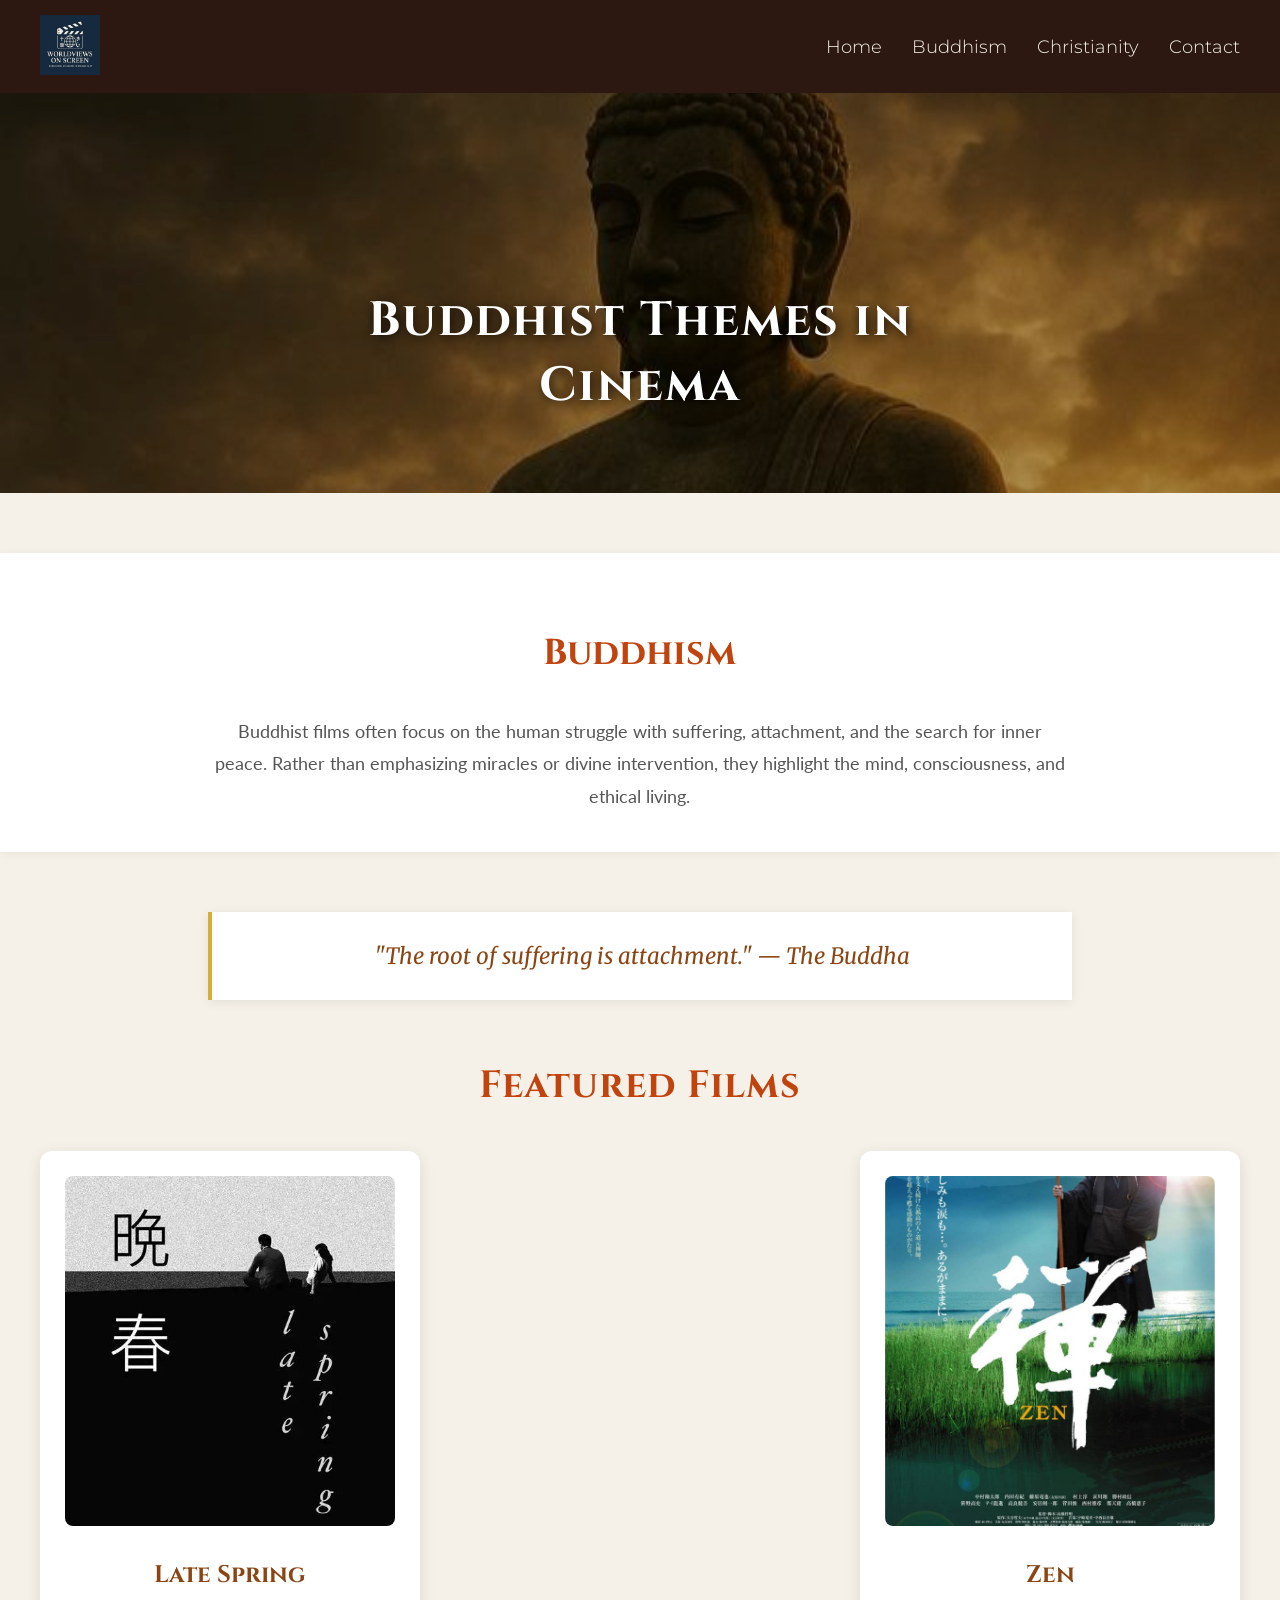
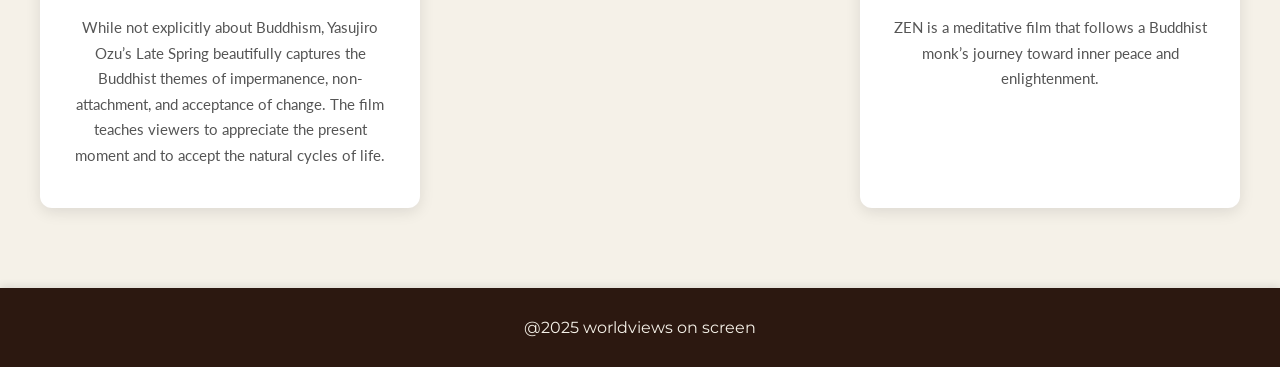
==== buddhism.html @ a775cc8b "Reworked the Buddhism page to have quotes and have a better color palette" ====
<!DOCTYPE html>
<html lang="en">
<head>
    <meta charset="UTF-8">
    <meta name="viewport" content="width=device-width, initial-scale=1.0">
    <title>Buddhism</title>
    <link rel="stylesheet" href="style/style.css">
</head>

<Header>
    <a href="index.html" class="logo_link">
        <img src="images/logo.jpg" alt="Worldviews on Screen" class="logo">
    </a>
    <nav>
        <ul>
            <li><a href="index.html">Home</a></li>
            <li><a href="buddhism.html">Buddhism</a></li>
            <li><a href="christianity.html">Christianity</a></li>
            <li><a href="contact.html">Contact</a></li>
        </ul>
    </nav>
</Header>

<body>
    <div class="hero_quote">
        <img src="images/buddhist_cin.jpg" alt="buddhist Image">
        <h2>Buddhist Themes in Cinema</h2>
    </div>
    <div class="middlep">
        <h3>Buddhism</h3>
        <p>Buddhist films often focus on the human struggle with suffering, attachment, and the search for inner peace. Rather than emphasizing miracles or divine intervention, they highlight the mind, consciousness, and ethical living.</p>
    </div>

    <div class="quote" id="randomQuote"></div>

    <h2>Featured Films</h2>
    <div class="film_section">
        <div class="film1">
            <img src="images/Late_Spring_Film.jpg" alt="film image 1">
            <h3>Late Spring</h3>
            <p>While not explicitly about Buddhism, Yasujiro Ozu’s Late Spring beautifully captures the Buddhist themes of impermanence, non-attachment, and acceptance of change. The film teaches viewers to appreciate the present moment and to accept the natural cycles of life.</p>
        </div>
        <div class="film2">
            <img src="images/Zen_Film2.jpg" alt="film image 2">
            <h3>Zen</h3>
            <p>ZEN is a meditative film that follows a Buddhist monk’s journey toward inner peace and enlightenment.</p>
        </div>
    </div>

</body>

<footer>

    <span>@2025 worldviews on screen</span>

</footer>

<script src="script.js"></script>

</html>
---- style/style.css ----
/* Worldviews on Screen - Stylesheet */
/* 
body {
  margin: 0;
  font-family: Arial, sans-serif;
  background: #f4f4f4;
  color: #333;
}

header {
  text-align: center;
  padding: 20px;
  background: #0d1b2a;
  color: white;
}

nav {
  display: flex;
  justify-content: center;
  gap: 30px;
  padding: 15px 0;
  background: #1b263b;
}

nav a {
  color: white;
  text-decoration: none;
  font-weight: bold;
  transition: 0.2s ease;
}

nav a:hover {
  color: #e0e1dd;
}

.hero {
  width: 100%;
  height: 300px;
  background: url('cinematic.jpg') center/cover no-repeat;
  display: flex;
  align-items: center;
  justify-content: center;
  color: white;
  font-size: 2rem;
  font-weight: bold;
  text-shadow: 2px 2px 8px rgba(0,0,0,0.7);
}

.section-title {
  text-align: center;
  margin-top: 40px;
  font-size: 1.8rem;
  letter-spacing: 1px;
}

.cards {
  display: flex;
  justify-content: center;
  gap: 40px;
  margin: 40px 0;
  flex-wrap: wrap;
}

.card {
  background: white;
  width: 260px;
  padding: 15px;
  border-radius: 10px;
  box-shadow: 0 4px 8px rgba(0,0,0,0.1);
  text-align: center;
  transition: transform 0.2s ease, box-shadow 0.2s ease;
}

.card:hover {
  transform: translateY(-5px);
  box-shadow: 0 8px 16px rgba(0,0,0,0.2);
}

.card img {
  width: 100%;
  height: 150px;
  object-fit: cover;
  border-radius: 8px;
}

.card a {
  display: inline-block;
  margin-top: 10px;
  font-weight: bold;
  color: #1b263b;
  text-decoration: none;
  transition: 0.2s ease;
}

.card a:hover {
  color: #415a77;
}

footer {
  background: #0d1b2a;
  color: white;
  text-align: center;
  padding: 20px;
  margin-top: 40px;
  font-size: 0.9rem; */
@import url('https://fonts.googleapis.com/css2?family=Cinzel:wght@400;600&family=Merriweather:wght@400;700&family=Lato:wght@300;400;700&family=Montserrat:wght@300&display=swap');

body {
    margin: 0;
    background: #f5f1e8;
    font-family: 'Lato', sans-serif;
    color: #333;
}

@keyframes pageFadeIn {
    from { 
        opacity: 0;
    }
    to { 
        opacity: 1;
    }
}


h1, h2, h3 {
    font-family: 'Cinzel', serif;
    color: #8B4513;
}

p {
    font-family: 'Lato', sans-serif;
    line-height: 1.8;
}

header {
    background: #2C1810;
    display: flex;
    justify-content: space-between;
    align-items: center;
    padding: 15px 40px;
    box-shadow: 0 2px 8px rgba(0,0,0,0.2);
}

header .logo {
    height: 60px;
}

header nav ul {
    list-style: none;
    display: flex;
    gap: 30px;
}

header nav a {
    text-decoration: none;
    font-family: 'Montserrat', sans-serif;
    font-weight: 300;
    color: #f5f1e8;
    font-size: 18px;
    transition: color 0.3s ease;
}

header nav a:hover {
    color: #D4AF37;
}

/*HERO SECTION*/
.hero_quote {
    position: relative;
    width: 100%;
    height: 400px;
    overflow: hidden;
    margin-bottom: 60px;
    animation: fadeIn 1s ease-in-out;
}

.hero_quote img {
    width: 100%;
    height: 100%;
    object-fit: cover;
    filter: brightness(0.7);
}

.hero_quote h2 {
    position: absolute;
    top: 50%;
    left: 50%;
    transform: translate(-50%, -50%);
    color: white;
    font-size: 48px;
    text-shadow: 2px 2px 12px rgba(0,0,0,0.8);
    letter-spacing: 2px;
}

/*MIDDLE TEXT SECTION*/
.middlep {
    display: grid;
    grid-template-columns: 1fr 4fr 1fr;
    margin: 60px 0;
    background: white;
    padding: 40px 0;
    box-shadow: 0 2px 10px rgba(0,0,0,0.05);
    animation: fadeIn 1s ease-in-out;
}

.middlep > div, .middlep > h3, .middlep > p {
    grid-column: 2;
}

.middlep h3 {
    margin-bottom: 20px;
    font-size: 36px;
    color: #C1440E;
}

.middlep p {
    line-height: 1.8;
    margin-bottom: 0;
    font-size: 18px;
    color: #555;
}

.middlep h3, .middlep p {
    text-align: center;
}

/*QUOTE SECTION*/
.quote {
    font-family: "Merriweather", serif;
    font-size: 1.4rem;
    text-align: center;
    margin: 50px auto;
    width: 80%;
    max-width: 800px;
    opacity: 0;
    animation: fadeIn 1.5s forwards;
    color: #8B4513;
    font-style: italic;
    padding: 30px;
    background: white;
    border-left: 4px solid #D4AF37;
    box-shadow: 0 2px 10px rgba(0,0,0,0.08);
}

@keyframes fadeIn {
    from { opacity: 0; transform: translateY(4px); }
    to   { opacity: 1; transform: none; }
}

/*FEATURED FILMS*/
h2 {
    text-align: center;
    margin: 60px 0 40px 0;
    font-size: 38px;
    color: #C1440E;
    letter-spacing: 1px;
}

.film_section {
    display: grid;
    grid-template-columns: 1fr 1fr 1fr;
    margin: 40px auto;
    gap: 30px;
    max-width: 1200px;
    padding: 0 20px;
}

.film1, .film2 {
    background: white;
    padding: 25px;
    border-radius: 12px;
    text-align: center;
    box-shadow: 0 4px 15px rgba(0,0,0,0.1);
    transition: transform 0.3s ease, box-shadow 0.3s ease;
    animation: fadeIn 1s ease-in-out;
}

.film1:hover, .film2:hover {
    transform: translateY(-8px);
    box-shadow: 0 8px 25px rgba(0,0,0,0.15);
}

.film2 {
    grid-column: 3;
}

.film_section img {
    width: 100%;
    height: 350px;
    object-fit: cover;
    border-radius: 8px;
    margin-bottom: 15px;
}

.film_section h3 {
    margin-top: 15px;
    color: #8B4513;
    font-size: 24px;
}

.film_section p {
    font-size: 15px;
    font-family: 'Lato', sans-serif;
    margin-top: 15px;
    color: #555;
    line-height: 1.7;
}

/*FOOTER*/
footer {
    background: #2C1810;
    text-align: center;
    padding: 30px;
    margin-top: 80px;
    font-family: 'Montserrat', sans-serif;
    color: #f5f1e8;
    box-shadow: 0 -2px 8px rgba(0,0,0,0.1);
}
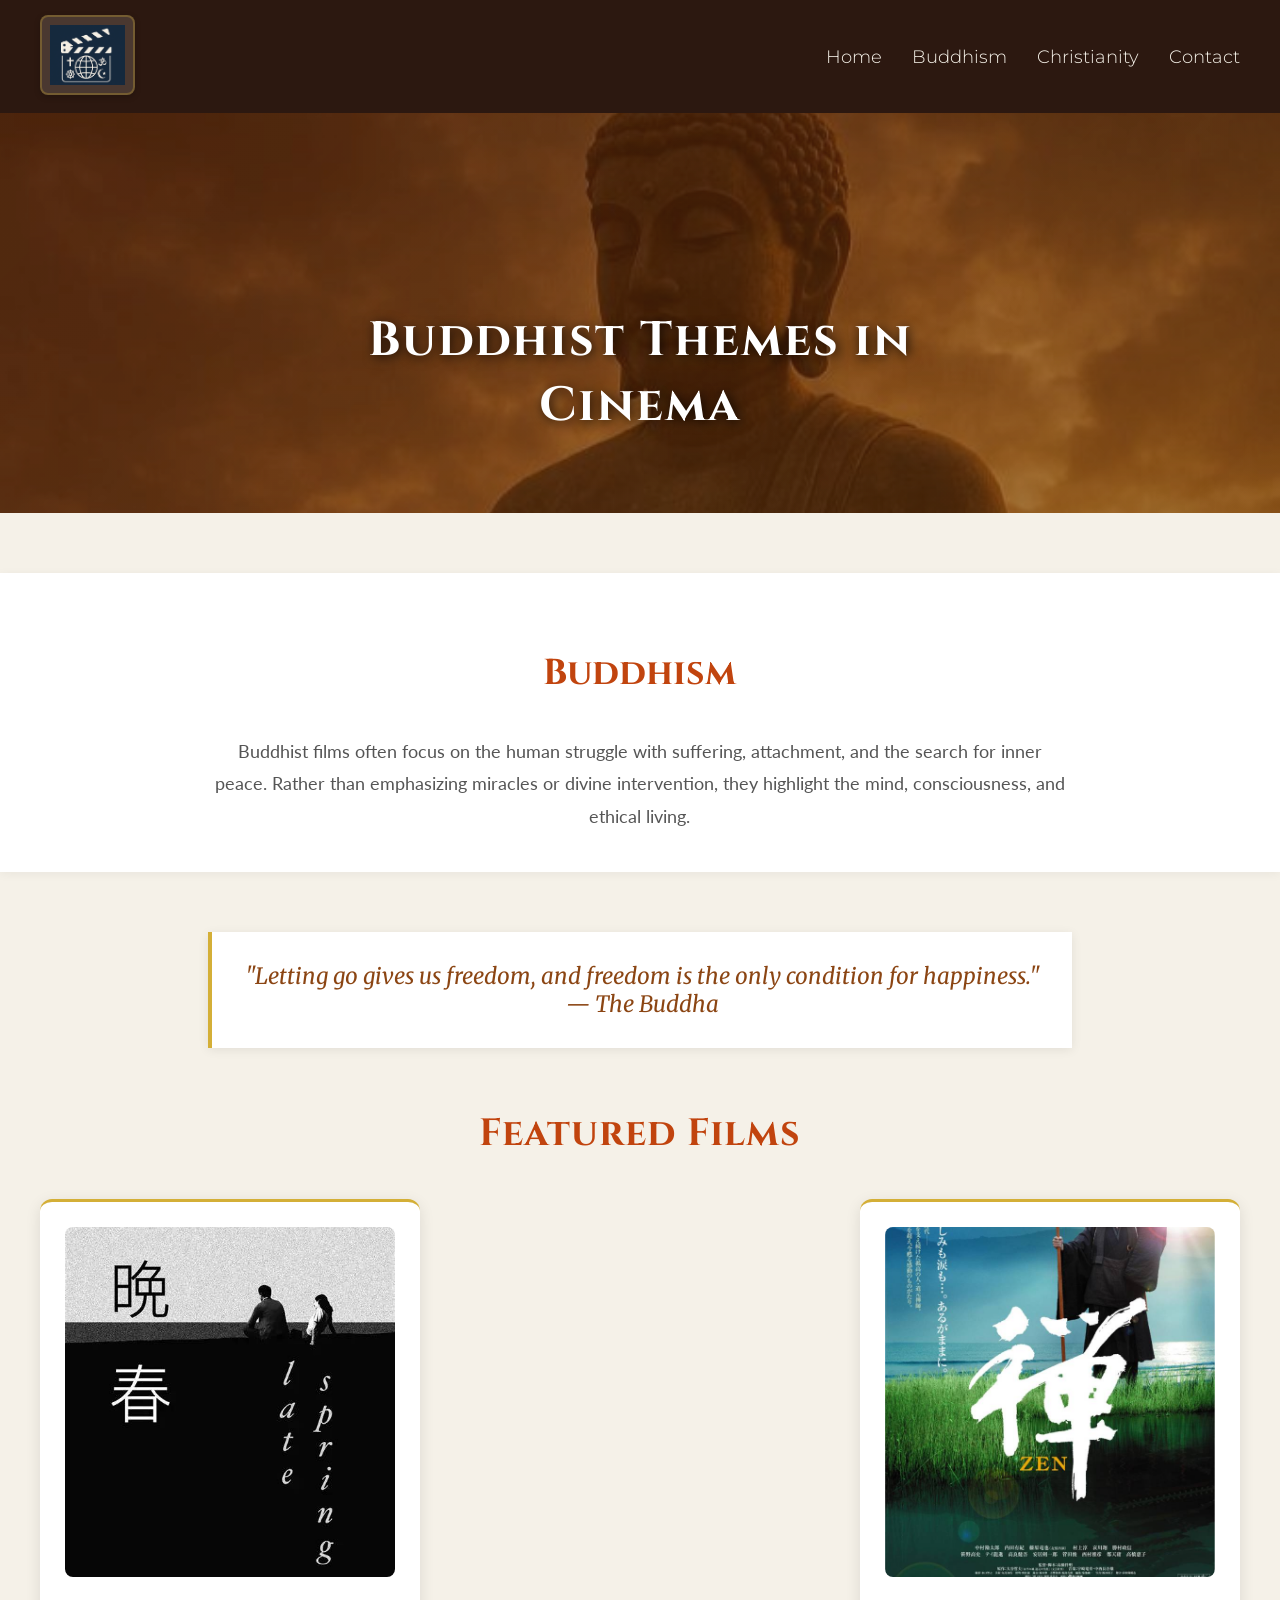
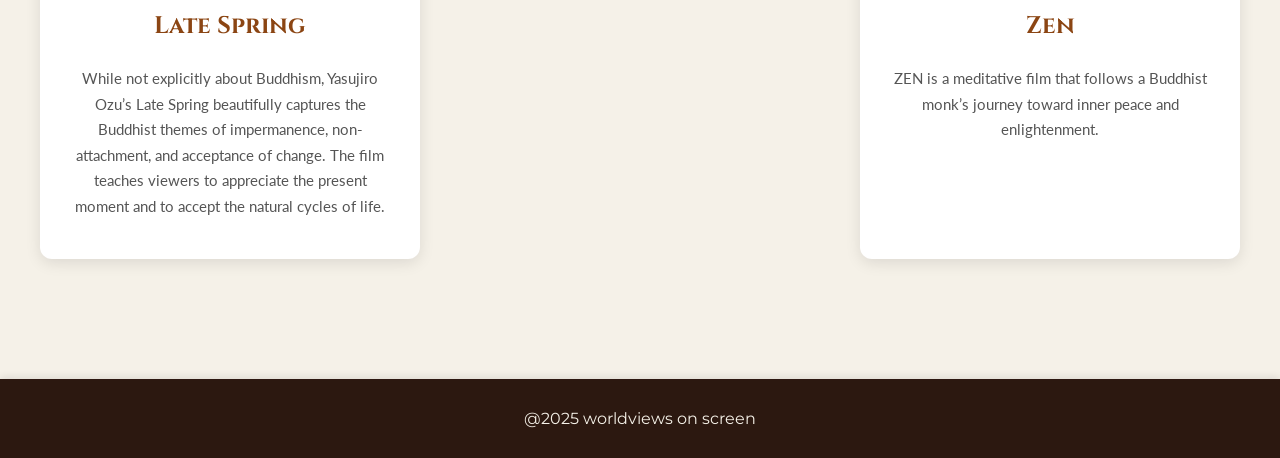
==== commit 9df46b9b: "Refinements to buddah page by adding overlay tones to stick to the aesthetic" ====
--- a/buddhism.html
+++ b/buddhism.html
@@ -9,7 +9,7 @@
 
 <Header>
     <a href="index.html" class="logo_link">
-        <img src="images/logo.jpg" alt="Worldviews on Screen" class="logo">
+        <img src="images/icon.png" alt="Worldviews on Screen" class="logo">
     </a>
     <nav>
         <ul>
--- a/style/style.css
+++ b/style/style.css
@@ -143,6 +143,11 @@
 
 header .logo {
     height: 60px;
+    background: rgba(245, 241, 232, 0.15);
+    padding: 8px;
+    border-radius: 8px;
+    border: 2px solid rgba(212, 175, 55, 0.3);
+    box-shadow: 0 2px 6px rgba(0,0,0,0.2);
 }
 
 header nav ul {
@@ -172,6 +177,17 @@
     overflow: hidden;
     margin-bottom: 60px;
     animation: fadeIn 1s ease-in-out;
+}
+
+.hero_quote::before {
+    content: '';
+    position: absolute;
+    top: 0;
+    left: 0;
+    width: 100%;
+    height: 100%;
+    background: linear-gradient(135deg, rgba(193, 68, 14, 0.3) 0%, rgba(139, 69, 19, 0.4) 100%);
+    z-index: 1;
 }
 
 .hero_quote img {
@@ -190,6 +206,7 @@
     font-size: 48px;
     text-shadow: 2px 2px 12px rgba(0,0,0,0.8);
     letter-spacing: 2px;
+    z-index: 2;
 }
 
 /*MIDDLE TEXT SECTION*/
@@ -262,7 +279,7 @@
     margin: 40px auto;
     gap: 30px;
     max-width: 1200px;
-    padding: 0 20px;
+    padding: 0 20px 40px 20px;
 }
 
 .film1, .film2 {
@@ -273,11 +290,13 @@
     box-shadow: 0 4px 15px rgba(0,0,0,0.1);
     transition: transform 0.3s ease, box-shadow 0.3s ease;
     animation: fadeIn 1s ease-in-out;
+    border-top: 3px solid #D4AF37;
 }
 
 .film1:hover, .film2:hover {
     transform: translateY(-8px);
     box-shadow: 0 8px 25px rgba(0,0,0,0.15);
+    border-top-color: #C1440E;
 }
 
 .film2 {
@@ -316,3 +335,98 @@
     color: #f5f1e8;
     box-shadow: 0 -2px 8px rgba(0,0,0,0.1);
 }
+
+/*MOBILE RESPONSIVE*/
+@media (max-width: 768px) {
+    header {
+        flex-direction: column;
+        padding: 15px 20px;
+        gap: 15px;
+    }
+
+    header .logo {
+        height: 50px;
+    }
+
+    header nav ul {
+        flex-direction: column;
+        gap: 10px;
+        padding: 0;
+        text-align: center;
+    }
+
+    header nav a {
+        font-size: 16px;
+        display: block;
+        padding: 8px;
+    }
+
+    .hero_quote {
+        height: 250px;
+        margin-bottom: 40px;
+    }
+
+    .hero_quote h2 {
+        font-size: 28px;
+        padding: 0 20px;
+        letter-spacing: 1px;
+    }
+
+    .middlep {
+        grid-template-columns: 1fr;
+        margin: 40px 0;
+        padding: 30px 20px;
+    }
+
+    .middlep > div, .middlep > h3, .middlep > p {
+        grid-column: 1;
+    }
+
+    .middlep h3 {
+        font-size: 28px;
+    }
+
+    .middlep p {
+        font-size: 16px;
+    }
+
+    .quote {
+        font-size: 1.1rem;
+        width: 90%;
+        padding: 20px;
+        margin: 30px auto;
+    }
+
+    h2 {
+        font-size: 28px;
+        margin: 40px 0 30px 0;
+        padding: 0 20px;
+    }
+
+    .film_section {
+        grid-template-columns: 1fr;
+        gap: 25px;
+        padding: 0 20px 30px 20px;
+    }
+
+    .film2 {
+        grid-column: 1;
+    }
+
+    .film_section img {
+        height: 250px;
+    }
+
+    .film_section h3 {
+        font-size: 22px;
+    }
+
+    .film_section p {
+        font-size: 14px;
+    }
+
+    footer {
+        margin-top: 50px;
+        padding: 20px;
+    }
+}
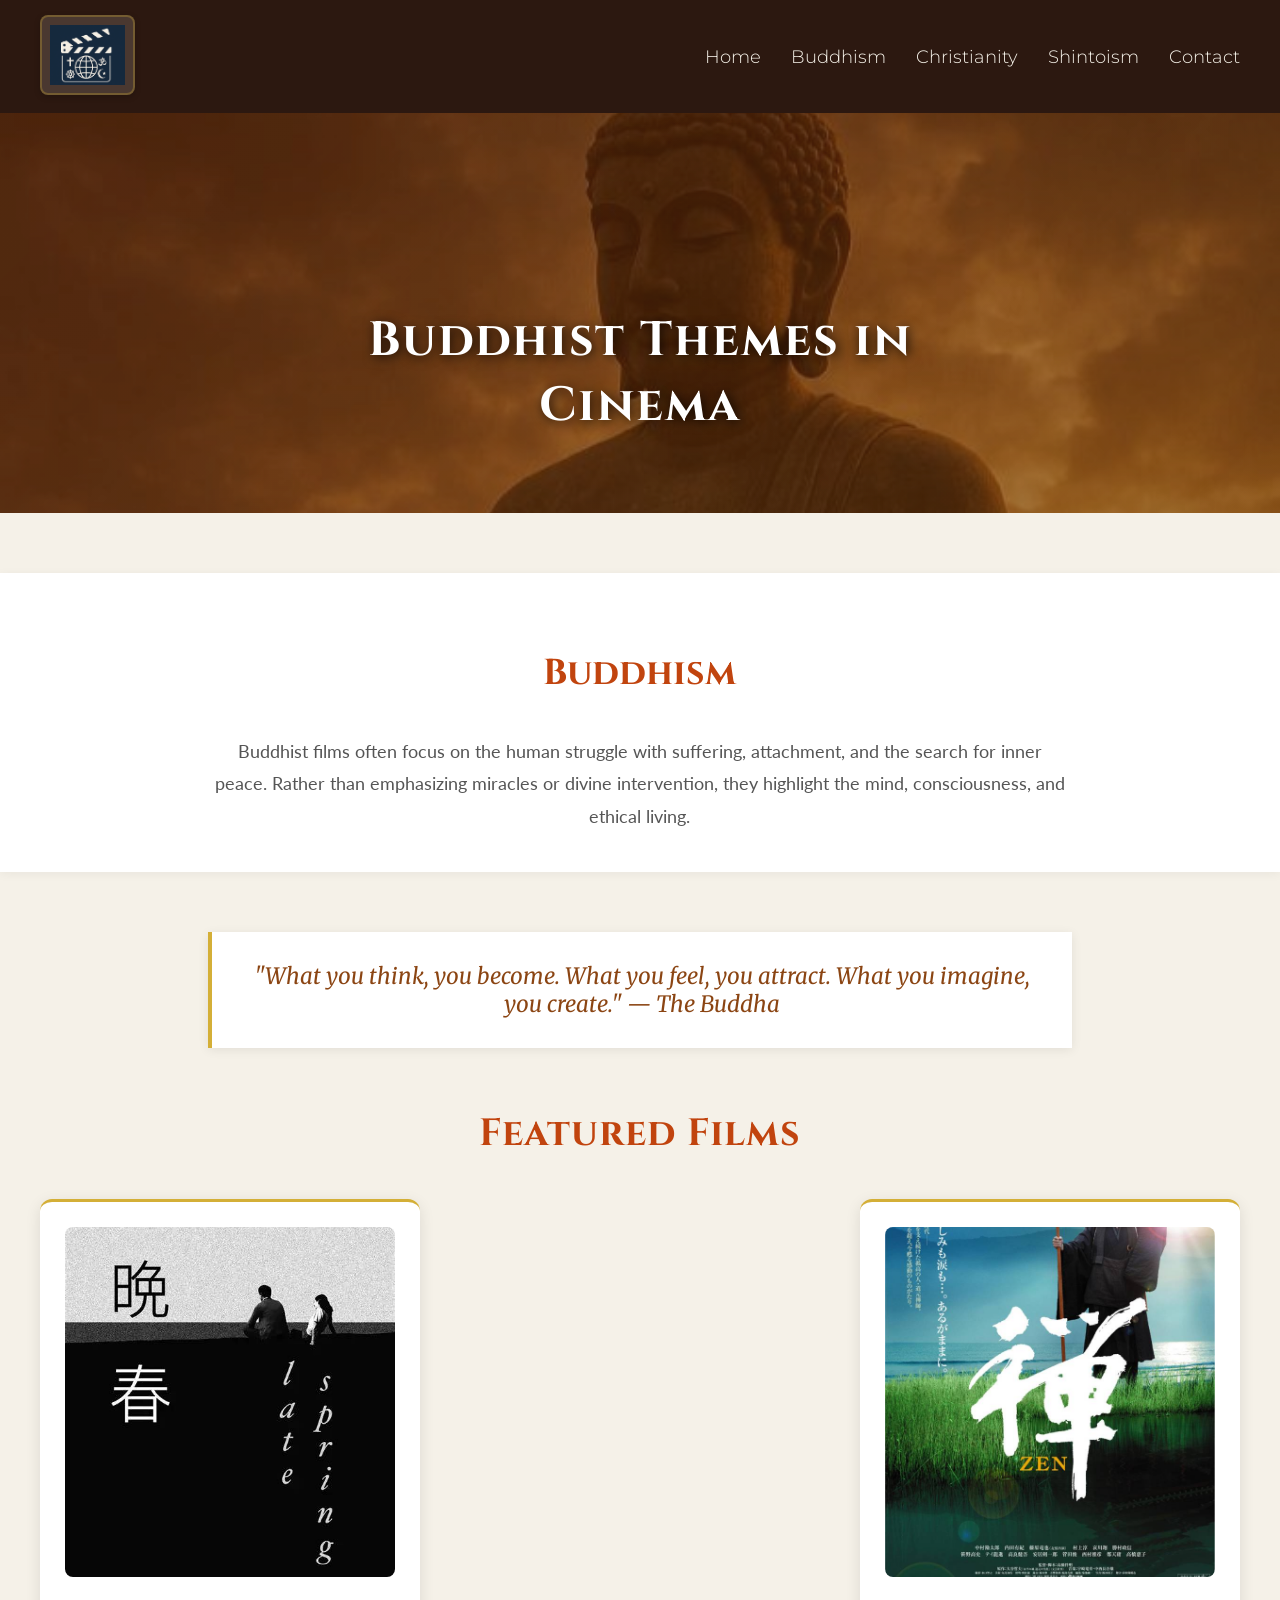
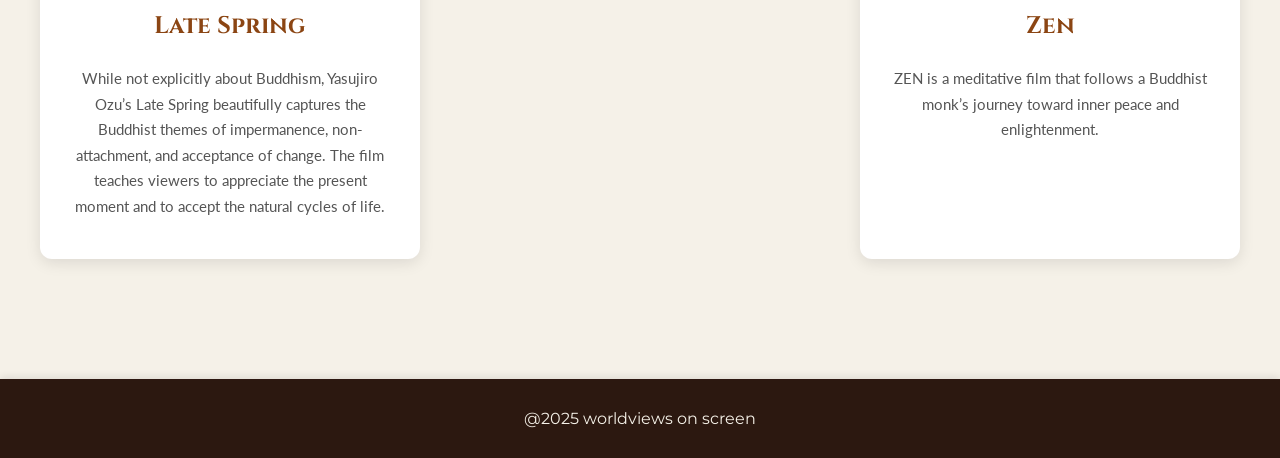
==== commit 2c1ae56c: "Created Shinotism page" ====
--- a/buddhism.html
+++ b/buddhism.html
@@ -16,6 +16,7 @@
             <li><a href="index.html">Home</a></li>
             <li><a href="buddhism.html">Buddhism</a></li>
             <li><a href="christianity.html">Christianity</a></li>
+            <li><a href="shintoism.html">Shintoism</a></li>
             <li><a href="contact.html">Contact</a></li>
         </ul>
     </nav>
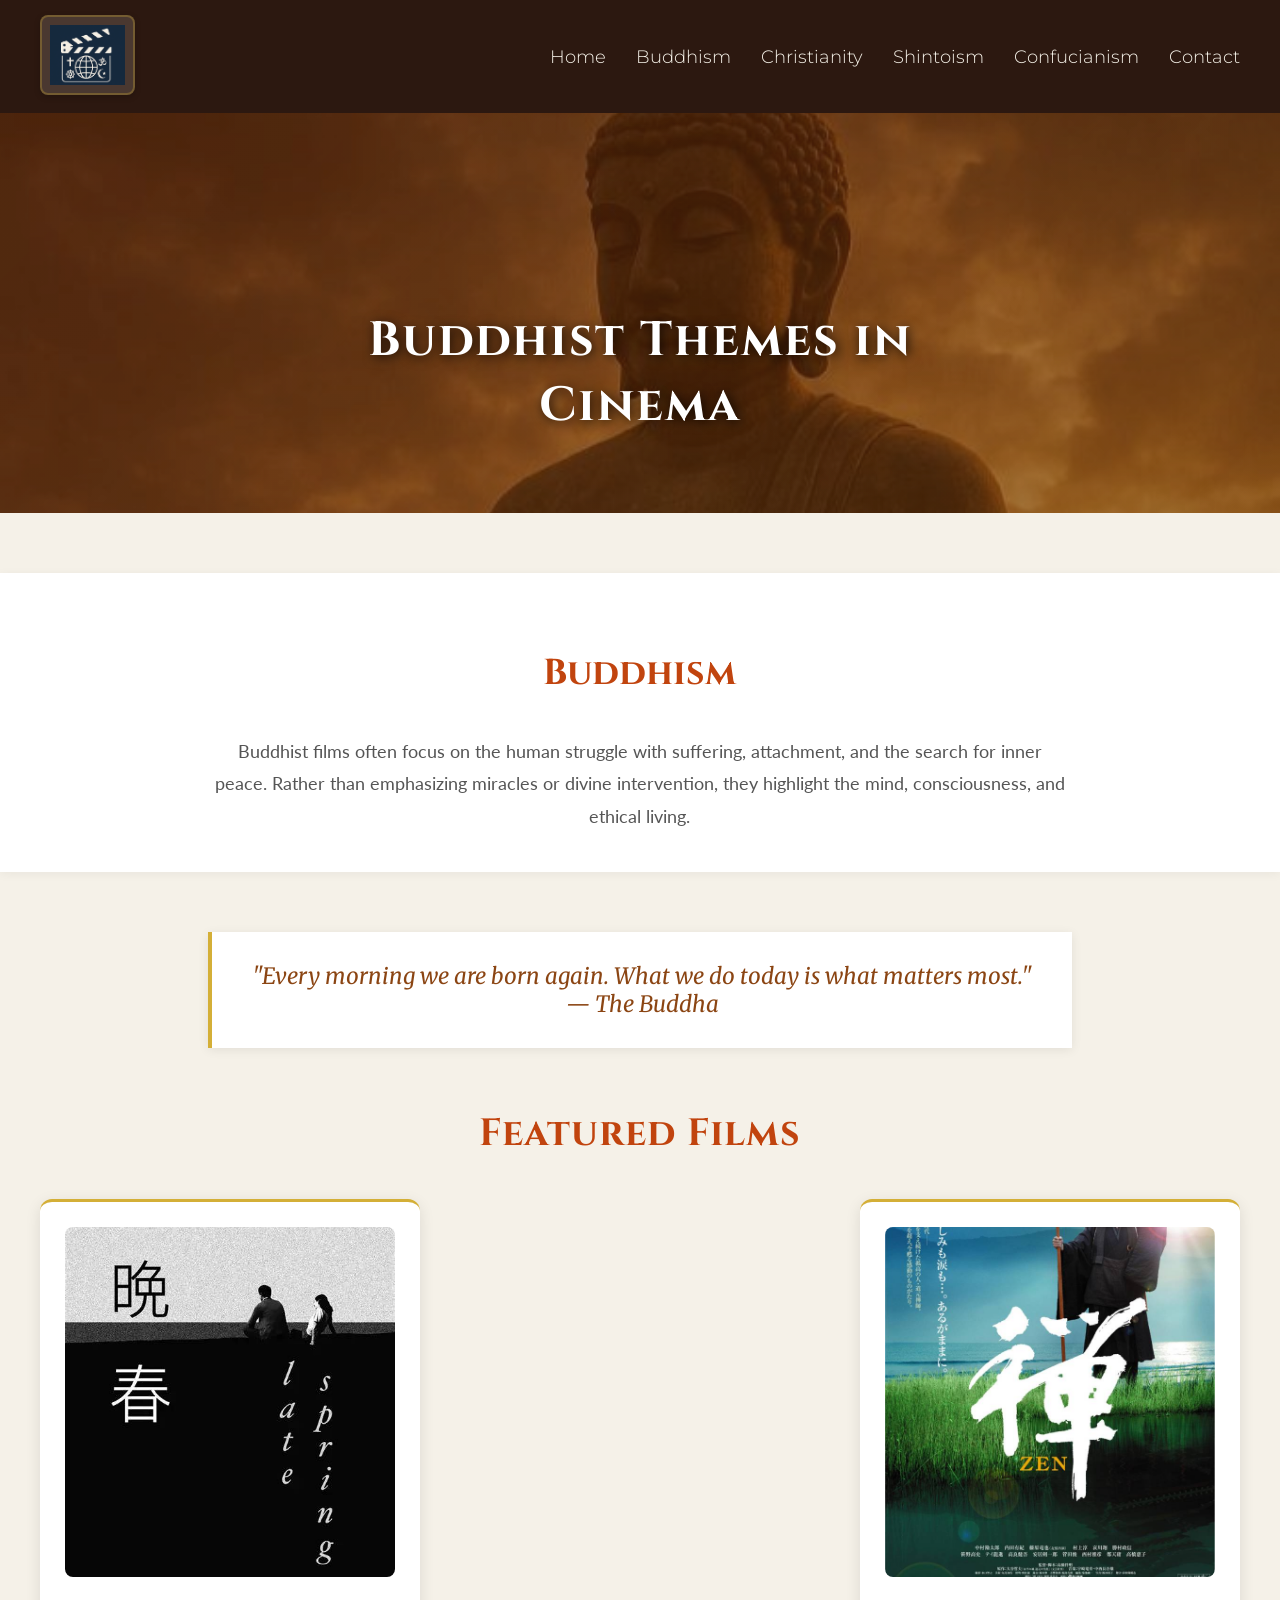
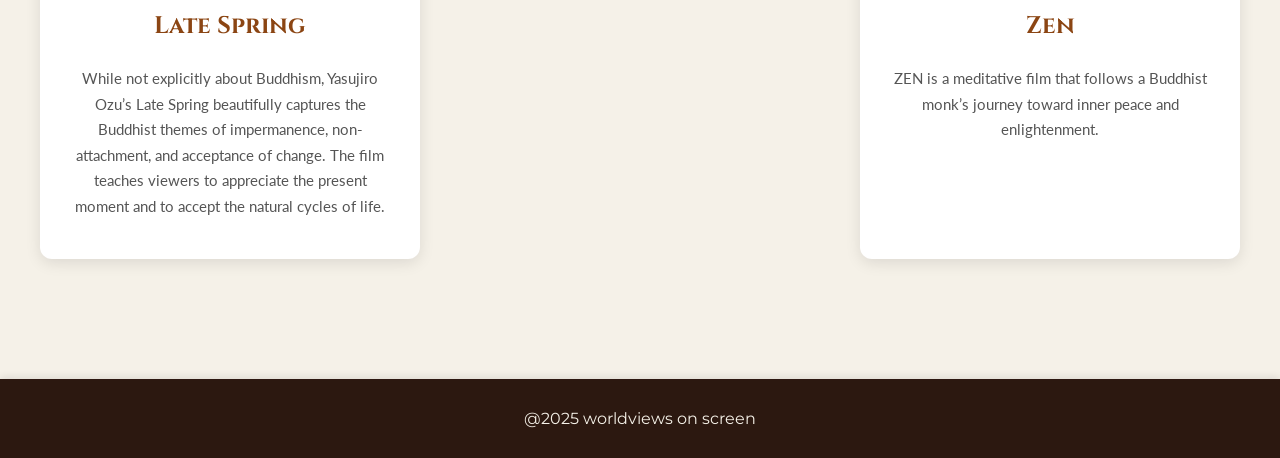
==== commit 09e88dbb: "Added Confucious page with css and card" ====
--- a/buddhism.html
+++ b/buddhism.html
@@ -17,6 +17,7 @@
             <li><a href="buddhism.html">Buddhism</a></li>
             <li><a href="christianity.html">Christianity</a></li>
             <li><a href="shintoism.html">Shintoism</a></li>
+            <li><a href="confucianism.html">Confucianism</a></li>
             <li><a href="contact.html">Contact</a></li>
         </ul>
     </nav>
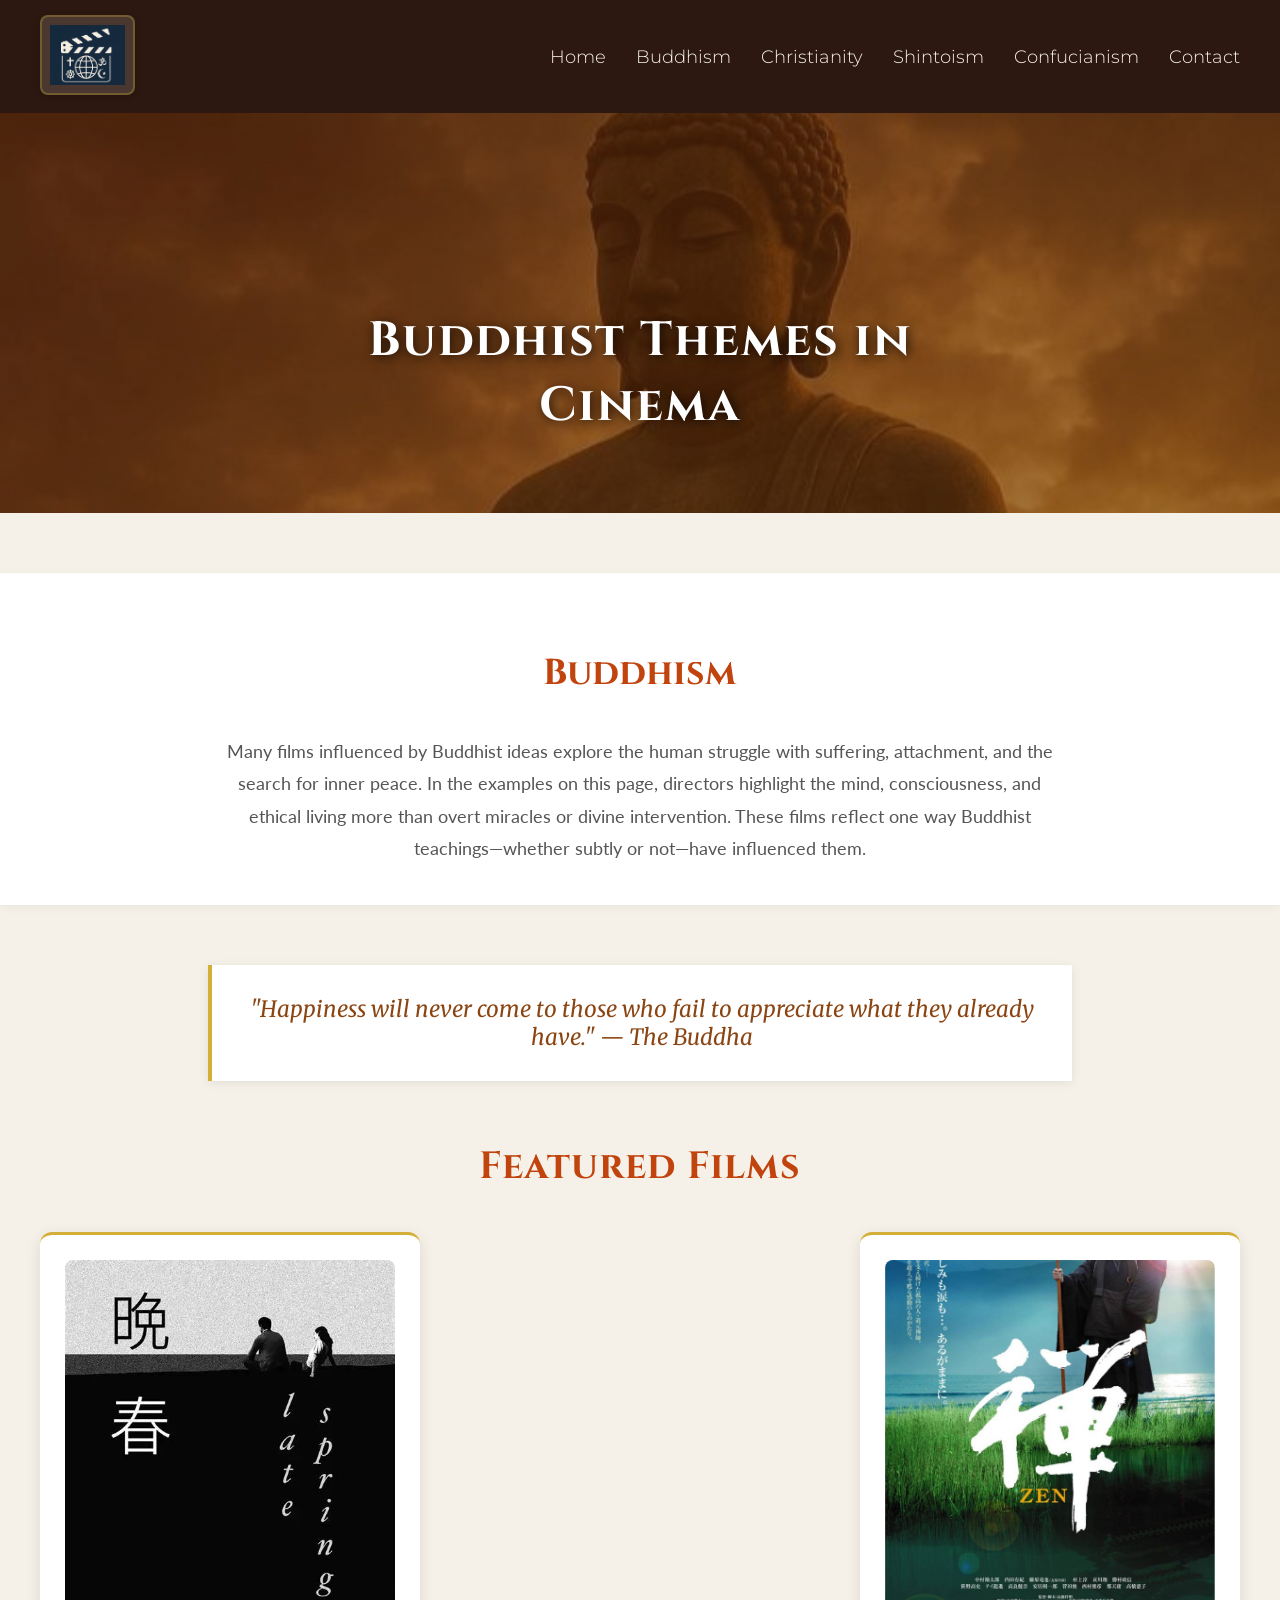
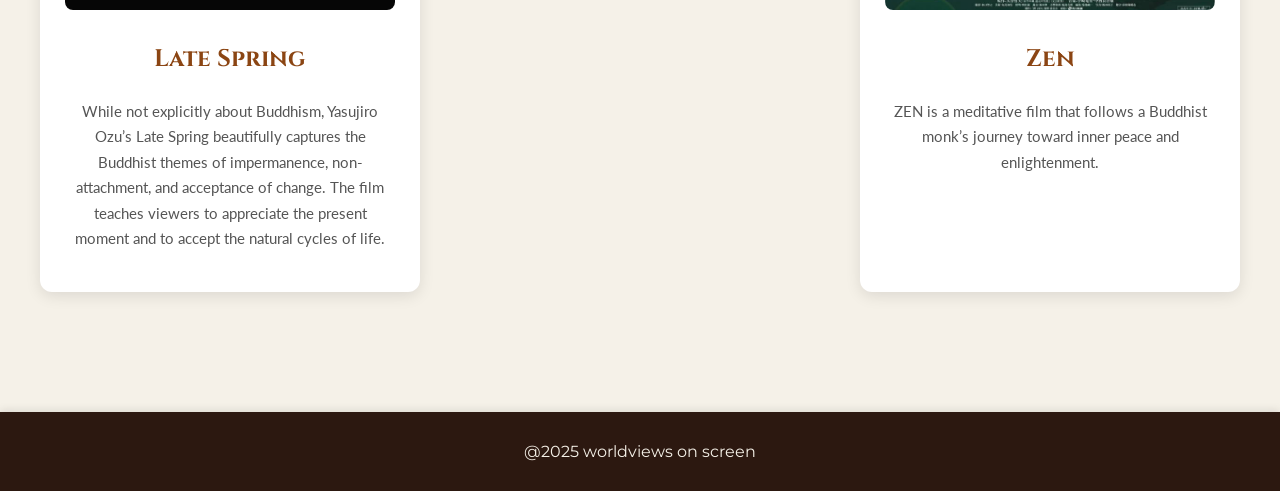
==== commit 8bceba7c: "Added clarification on how to read this site." ====
--- a/buddhism.html
+++ b/buddhism.html
@@ -30,7 +30,9 @@
     </div>
     <div class="middlep">
         <h3>Buddhism</h3>
-        <p>Buddhist films often focus on the human struggle with suffering, attachment, and the search for inner peace. Rather than emphasizing miracles or divine intervention, they highlight the mind, consciousness, and ethical living.</p>
+        <p>Many films influenced by Buddhist ideas explore the human struggle with suffering, attachment, and the search for inner peace. 
+            In the examples on this page, directors highlight the mind, consciousness, and ethical living more than overt miracles or divine intervention. 
+            These films reflect one way Buddhist teachings—whether subtly or not—have influenced them.</p>
     </div>
 
     <div class="quote" id="randomQuote"></div>
--- a/style/style.css
+++ b/style/style.css
@@ -1,108 +1,4 @@
-/* Worldviews on Screen - Stylesheet */
-/* 
-body {
-  margin: 0;
-  font-family: Arial, sans-serif;
-  background: #f4f4f4;
-  color: #333;
-}
-
-header {
-  text-align: center;
-  padding: 20px;
-  background: #0d1b2a;
-  color: white;
-}
-
-nav {
-  display: flex;
-  justify-content: center;
-  gap: 30px;
-  padding: 15px 0;
-  background: #1b263b;
-}
-
-nav a {
-  color: white;
-  text-decoration: none;
-  font-weight: bold;
-  transition: 0.2s ease;
-}
-
-nav a:hover {
-  color: #e0e1dd;
-}
-
-.hero {
-  width: 100%;
-  height: 300px;
-  background: url('cinematic.jpg') center/cover no-repeat;
-  display: flex;
-  align-items: center;
-  justify-content: center;
-  color: white;
-  font-size: 2rem;
-  font-weight: bold;
-  text-shadow: 2px 2px 8px rgba(0,0,0,0.7);
-}
-
-.section-title {
-  text-align: center;
-  margin-top: 40px;
-  font-size: 1.8rem;
-  letter-spacing: 1px;
-}
-
-.cards {
-  display: flex;
-  justify-content: center;
-  gap: 40px;
-  margin: 40px 0;
-  flex-wrap: wrap;
-}
-
-.card {
-  background: white;
-  width: 260px;
-  padding: 15px;
-  border-radius: 10px;
-  box-shadow: 0 4px 8px rgba(0,0,0,0.1);
-  text-align: center;
-  transition: transform 0.2s ease, box-shadow 0.2s ease;
-}
-
-.card:hover {
-  transform: translateY(-5px);
-  box-shadow: 0 8px 16px rgba(0,0,0,0.2);
-}
-
-.card img {
-  width: 100%;
-  height: 150px;
-  object-fit: cover;
-  border-radius: 8px;
-}
-
-.card a {
-  display: inline-block;
-  margin-top: 10px;
-  font-weight: bold;
-  color: #1b263b;
-  text-decoration: none;
-  transition: 0.2s ease;
-}
-
-.card a:hover {
-  color: #415a77;
-}
-
-footer {
-  background: #0d1b2a;
-  color: white;
-  text-align: center;
-  padding: 20px;
-  margin-top: 40px;
-  font-size: 0.9rem; */
+
 @import url('https://fonts.googleapis.com/css2?family=Cinzel:wght@400;600&family=Merriweather:wght@400;700&family=Lato:wght@300;400;700&family=Montserrat:wght@300&display=swap');
 
 body {
@@ -416,7 +312,7 @@
     .film_section img {
         height: 250px;
     }
-
+ 
     .film_section h3 {
         font-size: 22px;
     }
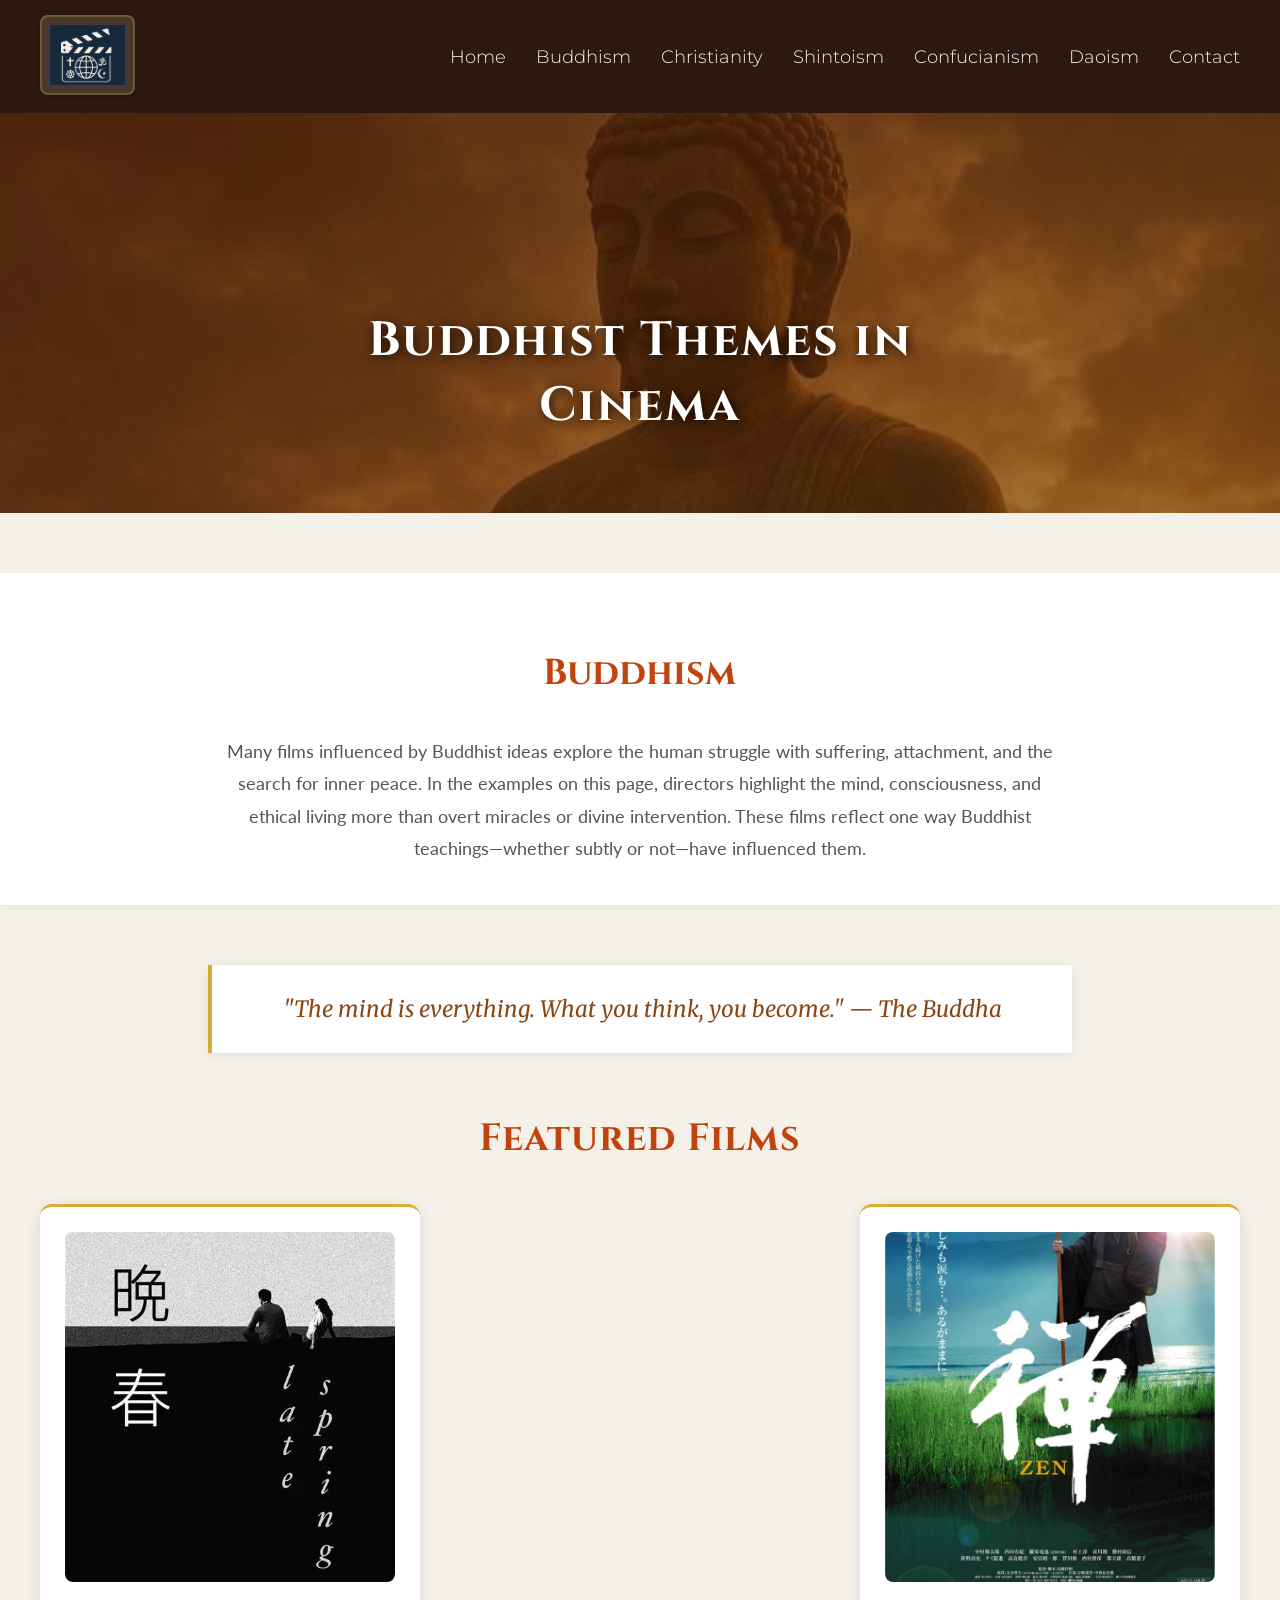
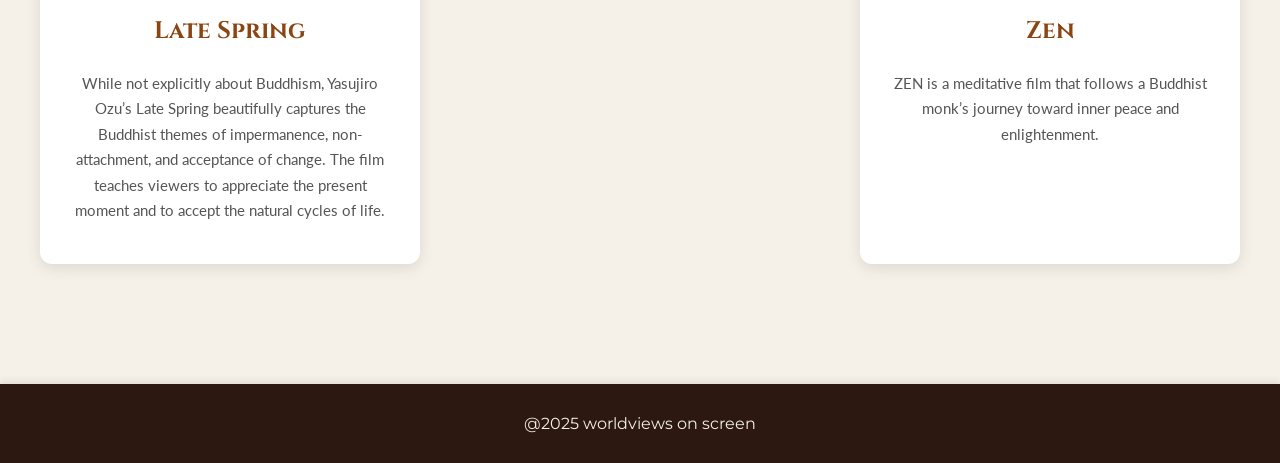
==== commit fdc8f24a: "Included complete daoism page" ====
--- a/buddhism.html
+++ b/buddhism.html
@@ -18,6 +18,7 @@
             <li><a href="christianity.html">Christianity</a></li>
             <li><a href="shintoism.html">Shintoism</a></li>
             <li><a href="confucianism.html">Confucianism</a></li>
+            <li><a href="daoism.html">Daoism</a></li>
             <li><a href="contact.html">Contact</a></li>
         </ul>
     </nav>
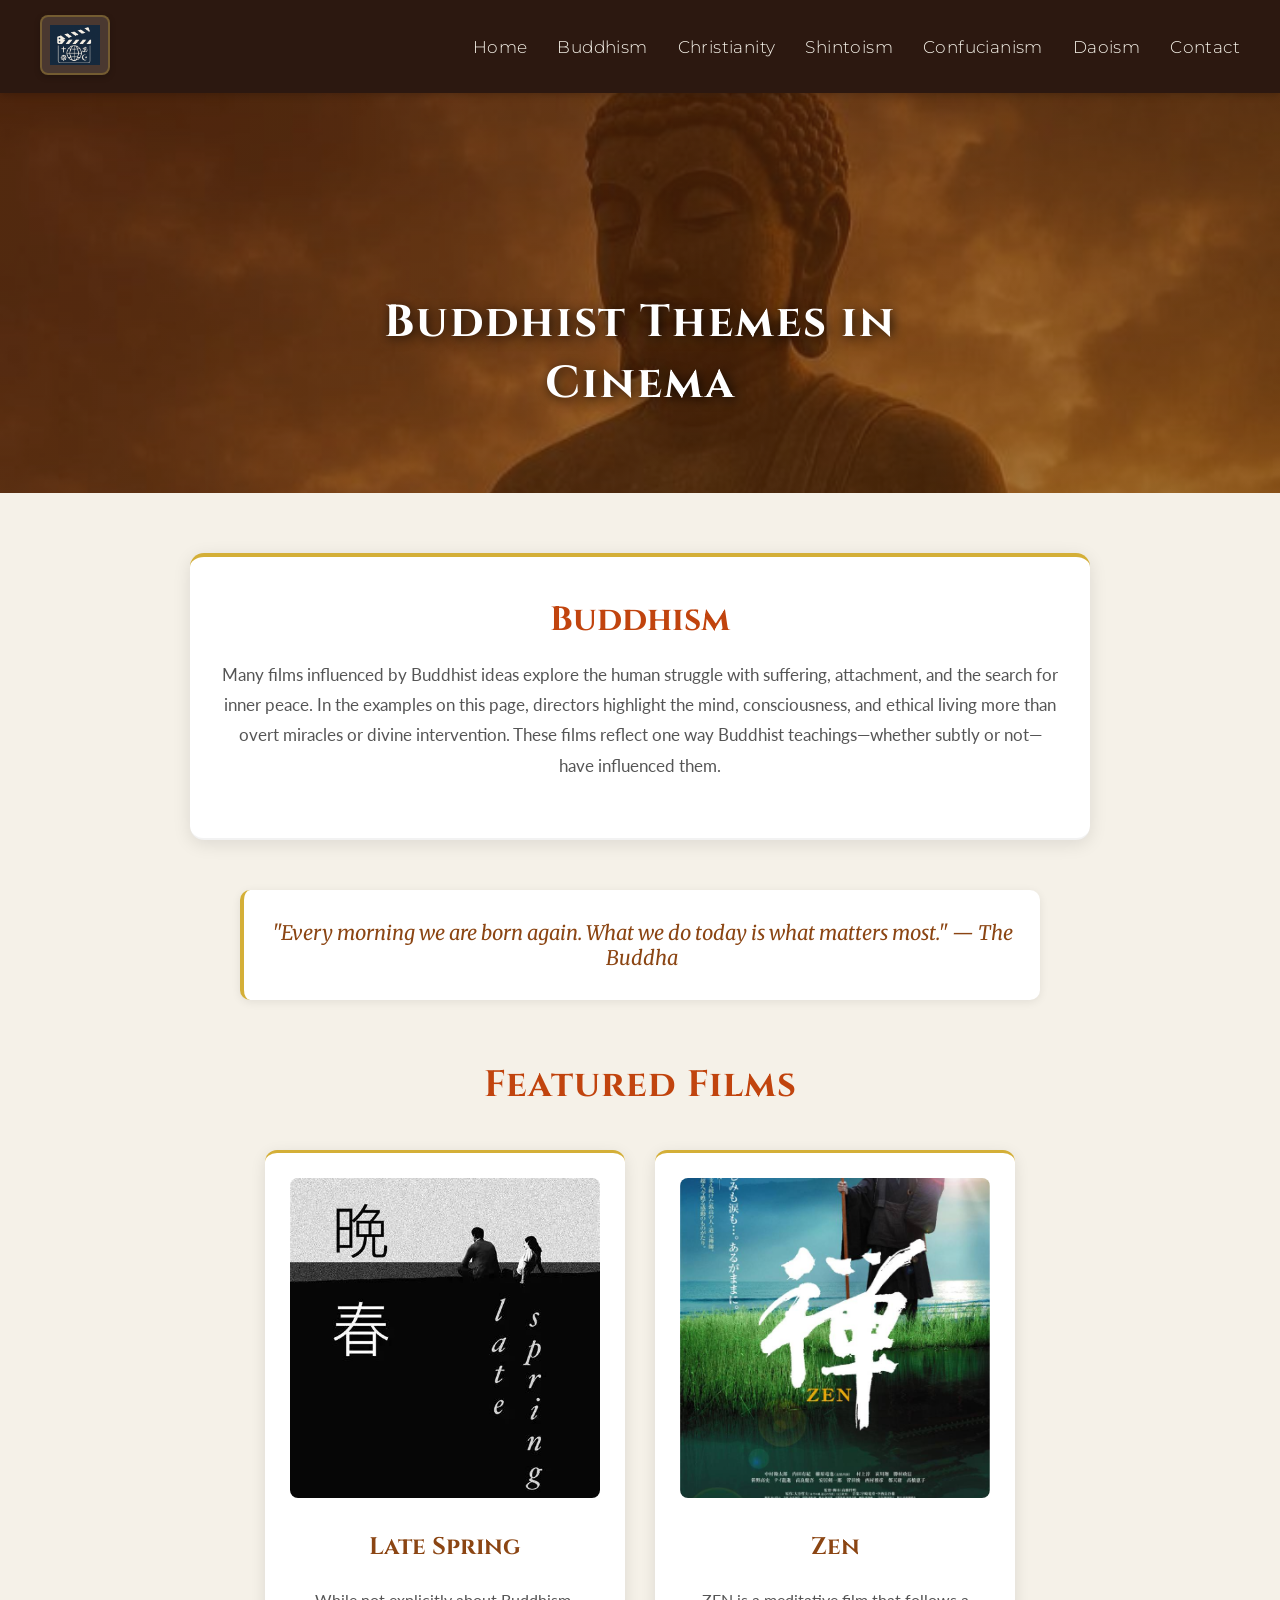
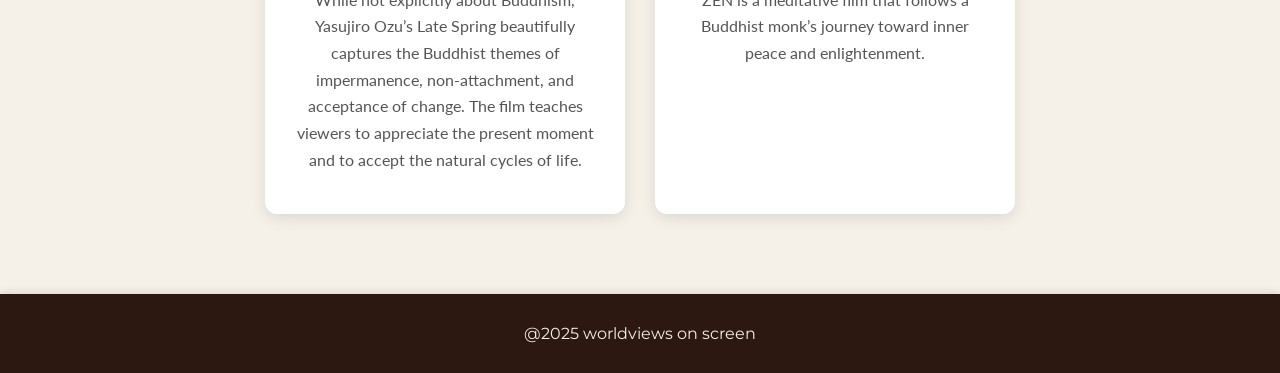
==== commit e1b34abc: "1. HTML Validity Issue Fixed the uppercase <Header> tag in buddhism.html:10 to lowercase <header>. 2" ====
--- a/buddhism.html
+++ b/buddhism.html
@@ -4,10 +4,10 @@
     <meta charset="UTF-8">
     <meta name="viewport" content="width=device-width, initial-scale=1.0">
     <title>Buddhism</title>
-    <link rel="stylesheet" href="style/style.css">
+    <link rel="stylesheet" href="style/buddhism.css">
 </head>
 
-<Header>
+<header>
     <a href="index.html" class="logo_link">
         <img src="images/icon.png" alt="Worldviews on Screen" class="logo">
     </a>
@@ -22,7 +22,7 @@
             <li><a href="contact.html">Contact</a></li>
         </ul>
     </nav>
-</Header>
+</header>
 
 <body>
     <div class="hero_quote">
--- a/style/buddhism.css
+++ b/style/buddhism.css
@@ -0,0 +1,366 @@
+/* Worldviews on Screen - Buddhism Stylesheet
+   Palette:
+   #8B4513 (saddle brown - earth)
+   #D4AF37 (gold - enlightenment)
+   #C1440E (burnt orange - saffron robes)
+   #2C1810 (dark brown - wood)
+   #f5f1e8 (paper cream)
+*/
+
+@import url('https://fonts.googleapis.com/css2?family=Cinzel:wght@400;600&family=Merriweather:wght@400;700&family=Lato:wght@300;400;700&family=Montserrat:wght@300&display=swap');
+
+:root {
+    --earth-brown: #8B4513;
+    --enlightenment-gold: #D4AF37;
+    --saffron-orange: #C1440E;
+    --dark-wood: #2C1810;
+    --paper-cream: #f5f1e8;
+}
+
+/* GLOBAL */
+
+* {
+    box-sizing: border-box;
+}
+
+body {
+    margin: 0;
+    background: var(--paper-cream);
+    color: #333;
+    font-family: 'Lato', sans-serif;
+    animation: pageFadeIn 0.8s ease-in-out;
+}
+
+/* TYPOGRAPHY */
+
+h1, h2, h3 {
+    font-family: 'Cinzel', serif;
+    color: var(--earth-brown);
+}
+
+p {
+    font-family: 'Lato', sans-serif;
+    line-height: 1.8;
+    font-size: 1rem;
+}
+
+/* ANIMATIONS */
+
+@keyframes pageFadeIn {
+    from { opacity: 0; }
+    to   { opacity: 1; }
+}
+
+@keyframes fadeInUp {
+    from { opacity: 0; transform: translateY(6px); }
+    to   { opacity: 1; transform: translateY(0); }
+}
+
+/* HEADER */
+
+header {
+    background: var(--dark-wood);
+    display: flex;
+    justify-content: space-between;
+    align-items: center;
+    padding: 15px 40px;
+    box-shadow: 0 2px 8px rgba(0,0,0,0.2);
+    position: sticky;
+    top: 0;
+    z-index: 10;
+}
+
+header .logo {
+    height: 60px;
+    background: rgba(245, 241, 232, 0.15);
+    padding: 8px;
+    border-radius: 8px;
+    border: 2px solid rgba(212, 175, 55, 0.3);
+    box-shadow: 0 2px 6px rgba(0,0,0,0.2);
+}
+
+header nav ul {
+    list-style: none;
+    display: flex;
+    gap: 30px;
+    margin: 0;
+    padding: 0;
+}
+
+header nav a {
+    text-decoration: none;
+    font-family: 'Montserrat', sans-serif;
+    font-weight: 300;
+    color: var(--paper-cream);
+    font-size: 17px;
+    letter-spacing: 0.4px;
+    position: relative;
+    transition: color 0.3s ease;
+}
+
+header nav a::after {
+    content: "";
+    position: absolute;
+    left: 0;
+    bottom: -4px;
+    width: 0;
+    height: 2px;
+    background: var(--enlightenment-gold);
+    transition: width 0.3s ease;
+}
+
+header nav a:hover {
+    color: var(--enlightenment-gold);
+}
+
+header nav a:hover::after {
+    width: 100%;
+}
+
+/* HERO SECTION */
+
+.hero_quote {
+    position: relative;
+    width: 100%;
+    height: 400px;
+    overflow: hidden;
+    margin-bottom: 60px;
+    animation: fadeInUp 0.9s ease-in-out;
+}
+
+.hero_quote::before {
+    content: '';
+    position: absolute;
+    top: 0;
+    left: 0;
+    width: 100%;
+    height: 100%;
+    background: linear-gradient(135deg, rgba(193, 68, 14, 0.3) 0%, rgba(139, 69, 19, 0.4) 100%);
+    z-index: 1;
+}
+
+.hero_quote img {
+    width: 100%;
+    height: 100%;
+    object-fit: cover;
+    filter: brightness(0.7);
+}
+
+.hero_quote h2 {
+    position: absolute;
+    top: 50%;
+    left: 50%;
+    transform: translate(-50%, -50%);
+    color: white;
+    font-size: 2.8rem;
+    text-shadow: 2px 2px 12px rgba(0,0,0,0.8);
+    letter-spacing: 2px;
+    text-align: center;
+    z-index: 2;
+    padding: 0 20px;
+}
+
+/* MIDDLE TEXT SECTION */
+
+.middlep {
+    max-width: 900px;
+    margin: 0 auto 50px auto;
+    background: white;
+    color: #333;
+    padding: 40px 32px;
+    border-radius: 14px;
+    box-shadow: 0 4px 18px rgba(0,0,0,0.1);
+    border-top: 4px solid var(--enlightenment-gold);
+    border-bottom: 2px solid rgba(0,0,0,0.05);
+    animation: fadeInUp 0.9s ease-in-out;
+}
+
+.middlep h3 {
+    margin-top: 0;
+    margin-bottom: 18px;
+    font-size: 2.1rem;
+    text-align: center;
+    color: var(--saffron-orange);
+}
+
+.middlep p {
+    font-size: 1.05rem;
+    text-align: center;
+    color: #555;
+}
+
+/* QUOTE SECTION */
+
+.quote {
+    font-family: "Merriweather", serif;
+    font-size: 1.25rem;
+    text-align: center;
+    max-width: 800px;
+    margin: 40px auto 30px auto;
+    padding: 30px 24px;
+    background: white;
+    color: var(--earth-brown);
+    border-left: 4px solid var(--enlightenment-gold);
+    border-radius: 10px;
+    box-shadow: 0 2px 10px rgba(0,0,0,0.08);
+    font-style: italic;
+    animation: fadeInUp 1.1s ease-in-out;
+}
+
+/* SECTION TITLE */
+
+h2 {
+    text-align: center;
+    margin: 60px 0 40px 0;
+    font-size: 2.3rem;
+    color: var(--saffron-orange);
+    letter-spacing: 1px;
+}
+
+/* FILM SECTION */
+
+.film_section {
+    display: flex;
+    justify-content: center;
+    flex-wrap: wrap;
+    gap: 30px;
+    max-width: 1200px;
+    margin: 0 auto 80px auto;
+    padding: 0 20px;
+}
+
+.film1, .film2 {
+    background: white;
+    padding: 25px;
+    border-radius: 12px;
+    width: min(360px, 100%);
+    text-align: center;
+    box-shadow: 0 4px 15px rgba(0,0,0,0.1);
+    transition: transform 0.3s ease, box-shadow 0.3s ease, border-top-color 0.3s ease;
+    animation: fadeInUp 1s ease-in-out;
+    border-top: 3px solid var(--enlightenment-gold);
+}
+
+.film1:hover, .film2:hover {
+    transform: translateY(-8px);
+    box-shadow: 0 8px 25px rgba(0,0,0,0.15);
+    border-top-color: var(--saffron-orange);
+}
+
+.film_section img {
+    width: 100%;
+    height: 320px;
+    object-fit: cover;
+    border-radius: 8px;
+    margin-bottom: 15px;
+}
+
+.film_section h3 {
+    margin-top: 15px;
+    color: var(--earth-brown);
+    font-size: 1.5rem;
+}
+
+.film_section p {
+    font-size: 0.98rem;
+    font-family: 'Lato', sans-serif;
+    margin-top: 15px;
+    color: #555;
+    line-height: 1.7;
+}
+
+/* FOOTER */
+
+footer {
+    background: var(--dark-wood);
+    text-align: center;
+    padding: 30px;
+    margin-top: 80px;
+    font-family: 'Montserrat', sans-serif;
+    color: var(--paper-cream);
+    box-shadow: 0 -2px 8px rgba(0,0,0,0.1);
+}
+
+/* RESPONSIVE */
+
+@media (max-width: 768px) {
+    header {
+        flex-direction: column;
+        padding: 15px 20px;
+        gap: 15px;
+        position: static;
+    }
+
+    header .logo {
+        height: 50px;
+    }
+
+    header nav ul {
+        flex-direction: column;
+        gap: 10px;
+        padding: 0;
+        text-align: center;
+    }
+
+    header nav a {
+        font-size: 16px;
+        display: block;
+        padding: 8px;
+    }
+
+    .hero_quote {
+        height: 250px;
+        margin-bottom: 40px;
+    }
+
+    .hero_quote h2 {
+        font-size: 2rem;
+        padding: 0 20px;
+        letter-spacing: 1px;
+    }
+
+    .middlep {
+        margin: 0 16px 40px 16px;
+        padding: 28px 20px;
+    }
+
+    .middlep h3 {
+        font-size: 1.8rem;
+    }
+
+    .quote {
+        font-size: 1.1rem;
+        width: 90%;
+        padding: 20px;
+        margin: 30px auto;
+    }
+
+    h2 {
+        font-size: 1.9rem;
+        margin: 40px 0 30px 0;
+        padding: 0 20px;
+    }
+
+    .film_section {
+        flex-direction: column;
+        gap: 25px;
+        padding: 0 20px 30px 20px;
+    }
+
+    .film_section img {
+        height: 250px;
+    }
+
+    .film_section h3 {
+        font-size: 1.3rem;
+    }
+
+    .film_section p {
+        font-size: 14px;
+    }
+
+    footer {
+        margin-top: 50px;
+        padding: 20px;
+    }
+}
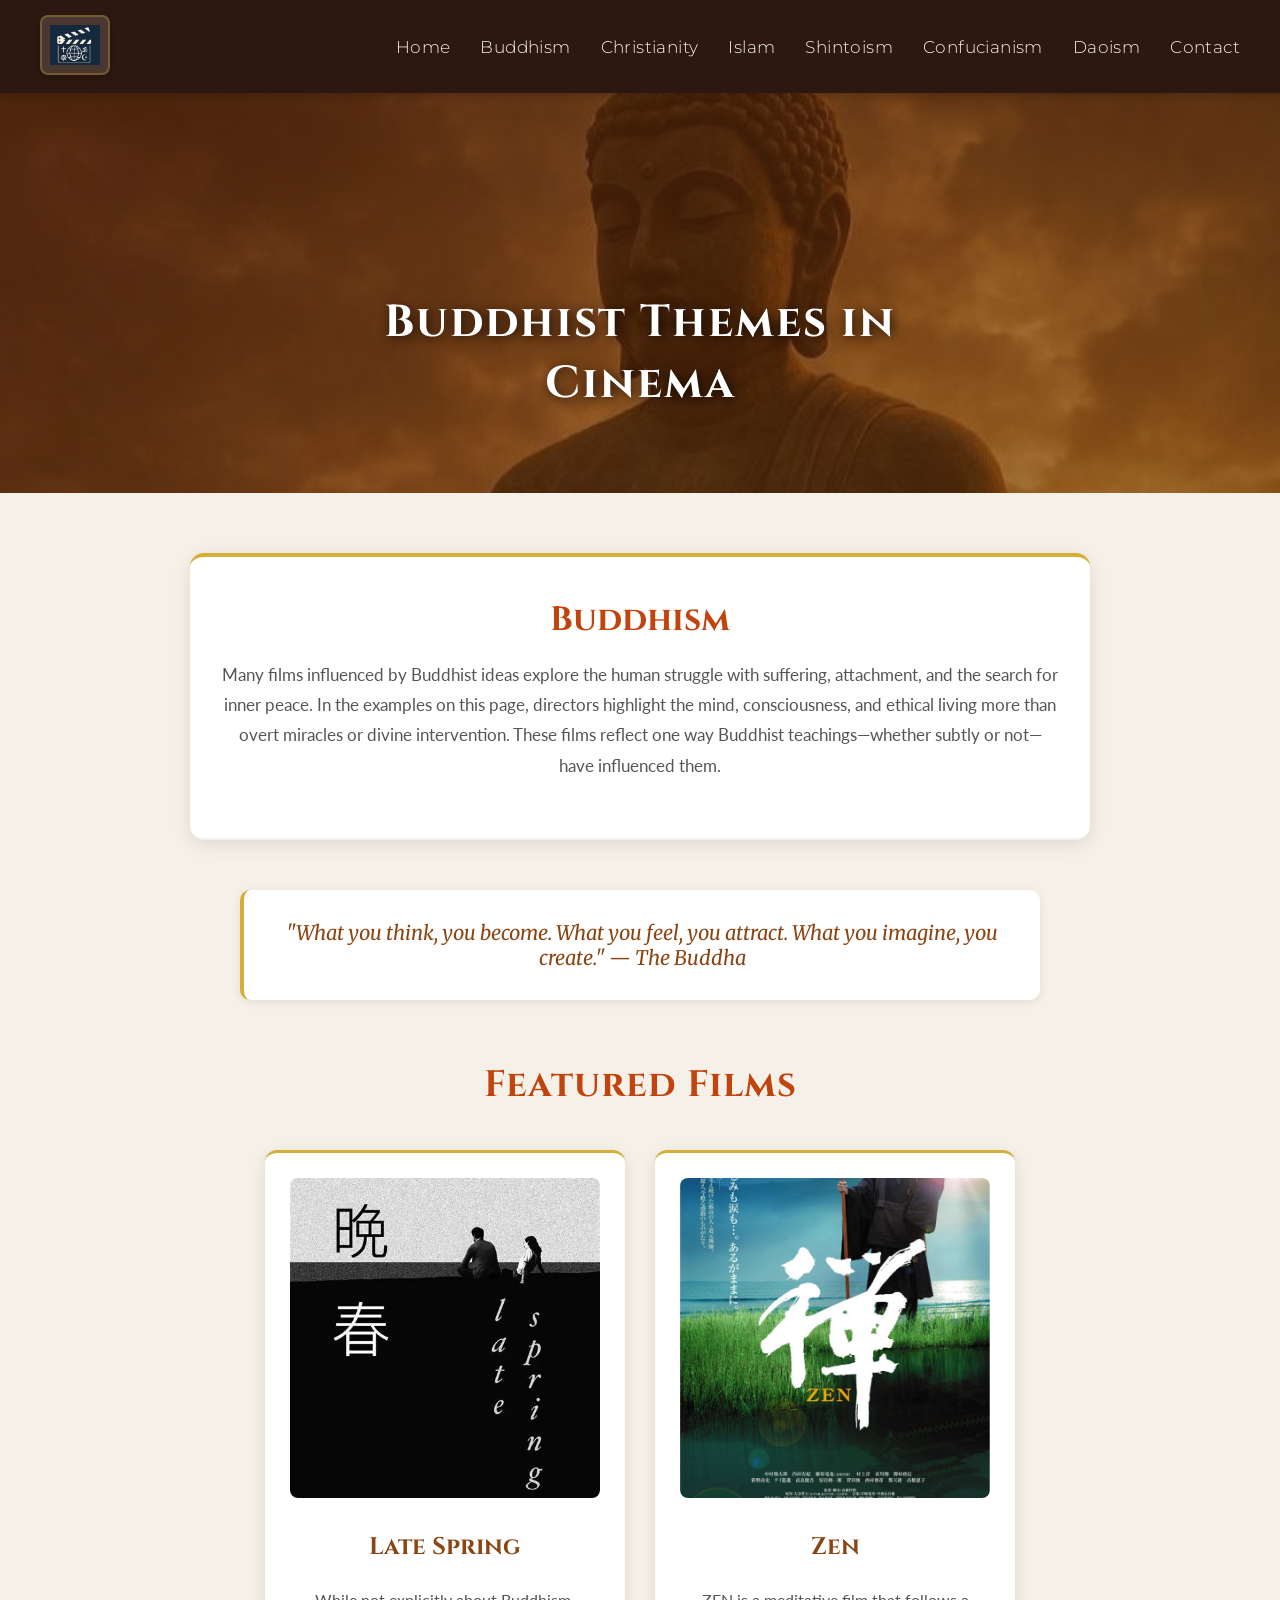
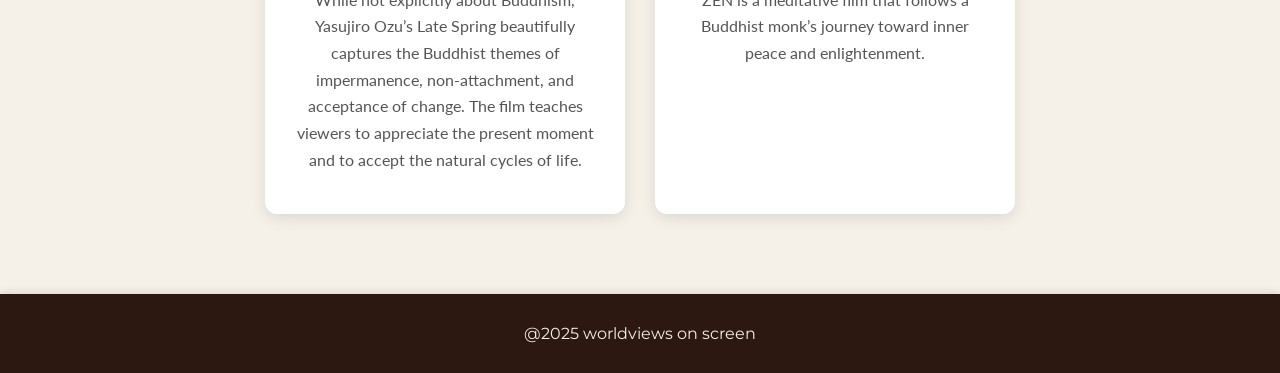
==== commit 9778b8e6: "Summary of Changes Christianity Page - Expanded Updated christianity.html with three featured films:" ====
--- a/buddhism.html
+++ b/buddhism.html
@@ -16,6 +16,7 @@
             <li><a href="index.html">Home</a></li>
             <li><a href="buddhism.html">Buddhism</a></li>
             <li><a href="christianity.html">Christianity</a></li>
+            <li><a href="islam.html">Islam</a></li>
             <li><a href="shintoism.html">Shintoism</a></li>
             <li><a href="confucianism.html">Confucianism</a></li>
             <li><a href="daoism.html">Daoism</a></li>
